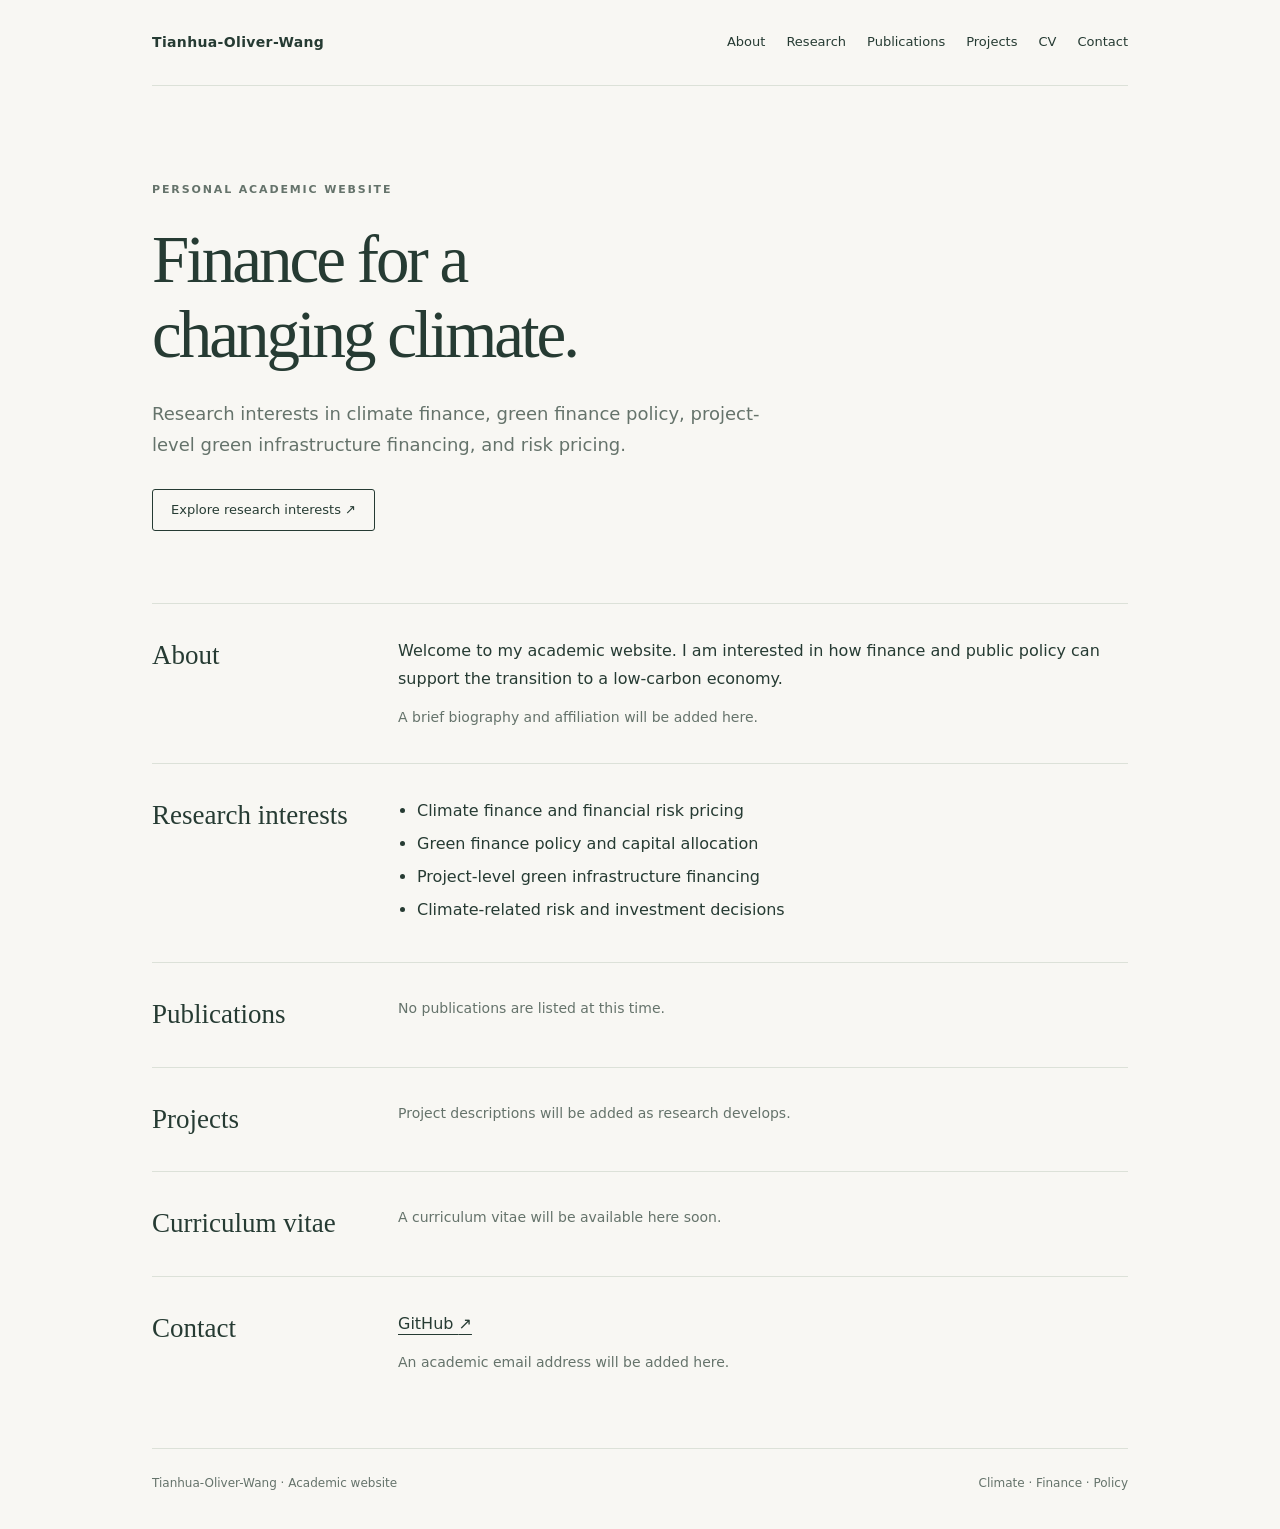
==== index.html @ dda19e42 "index" ====
<!doctype html>
<html lang="en">
<head>
  <meta charset="utf-8">
  <meta name="viewport" content="width=device-width, initial-scale=1">
  <meta name="description" content="Personal academic website exploring climate finance, green finance policy, infrastructure financing, and risk pricing.">
  <title>Tianhua-Oliver-Wang | Academic Website</title>
  <style>
    :root { color-scheme: light; --paper: #f8f7f3; --ink: #263b33; --muted: #65736b; --line: #dce1d8; }
    * { box-sizing: border-box; }
    html { scroll-behavior: smooth; scroll-padding-top: 24px; }
    body { margin: 0; background: var(--paper); color: var(--ink); font: 16px/1.75 system-ui, -apple-system, BlinkMacSystemFont, "Segoe UI", sans-serif; }
    a { color: inherit; text-underline-offset: 5px; }
    a:hover { color: #476c54; }
    a:focus-visible { outline: 2px solid #476c54; outline-offset: 5px; }
    .skip { position: absolute; top: -80px; left: 20px; padding: 8px 16px; background: white; }
    .skip:focus { top: 10px; }
    .wrap { max-width: 1040px; margin: 0 auto; padding: 0 32px; }
    header { display: flex; justify-content: space-between; align-items: center; gap: 24px; padding: 30px 0; border-bottom: 1px solid var(--line); }
    .brand { font-size: 14px; font-weight: 650; text-decoration: none; letter-spacing: .025em; }
    nav { display: flex; flex-wrap: wrap; gap: 9px 21px; }
    nav a { font-size: 13px; text-decoration: none; }
    .hero { padding: 88px 0 72px; max-width: 760px; }
    .eyebrow { font-size: 11px; font-weight: 650; letter-spacing: .17em; text-transform: uppercase; color: var(--muted); }
    h1, h2 { font-family: Georgia, "Times New Roman", serif; font-weight: 400; }
    h1 { font-size: clamp(42px, 6vw, 67px); line-height: 1.12; letter-spacing: -.045em; margin: 20px 0 26px; }
    .intro { max-width: 640px; font-size: 18px; color: var(--muted); }
    .button { display: inline-block; margin-top: 16px; padding: 9px 18px; border: 1px solid var(--ink); border-radius: 3px; text-decoration: none; font-size: 13px; }
    section { display: grid; grid-template-columns: 210px 1fr; gap: 36px; padding: 33px 0; border-top: 1px solid var(--line); }
    h2 { margin: 0; font-size: 27px; line-height: 1.4; }
    p { margin: 0 0 12px; }
    section p:last-child { margin-bottom: 0; }
    ul { margin: 0; padding-left: 19px; }
    li { padding-bottom: 5px; }
    .note { color: var(--muted); font-size: 14px; }
    footer { margin-top: 40px; padding: 24px 0 35px; border-top: 1px solid var(--line); font-size: 12px; color: var(--muted); display: flex; justify-content: space-between; gap: 16px; }
    @media (max-width: 680px) {
      .wrap { padding: 0 22px; }
      header { align-items: flex-start; flex-direction: column; gap: 16px; padding: 23px 0; }
      nav { gap: 10px 17px; }
      .hero { padding: 58px 0 48px; }
      .intro { font-size: 16px; }
      section { grid-template-columns: 1fr; gap: 15px; padding: 27px 0; }
      footer { flex-direction: column; gap: 4px; }
    }
    @media (prefers-reduced-motion: reduce) { html { scroll-behavior: auto; } }
  </style>
</head>
<body>
  <a class="skip" href="#main">Skip to content</a>
  <div class="wrap">
    <header>
      <!-- 将用户名替换成你希望公开展示的姓名即可。 -->
      <a class="brand" href="#">Tianhua-Oliver-Wang</a>
      <nav aria-label="Main navigation">
        <a href="#about">About</a>
        <a href="#research">Research</a>
        <a href="#publications">Publications</a>
        <a href="#projects">Projects</a>
        <a href="#cv">CV</a>
        <a href="#contact">Contact</a>
      </nav>
    </header>
    <main id="main">
      <div class="hero">
        <span class="eyebrow">Personal academic website</span>
        <h1>Finance for a<br>changing climate.</h1>
        <p class="intro">Research interests in climate finance, green finance policy, project-level green infrastructure financing, and risk pricing.</p>
        <a class="button" href="#research">Explore research interests <span aria-hidden="true">↗</span></a>
      </div>
      <section id="about" aria-labelledby="about-title">
        <h2 id="about-title">About</h2>
        <div>
          <p>Welcome to my academic website. I am interested in how finance and public policy can support the transition to a low-carbon economy.</p>
          <!-- 发布测试后，在这里填写真实姓名、学校、专业和简短介绍。 -->
          <p class="note">A brief biography and affiliation will be added here.</p>
        </div>
      </section>
      <section id="research" aria-labelledby="research-title">
        <h2 id="research-title">Research interests</h2>
        <ul>
          <li>Climate finance and financial risk pricing</li>
          <li>Green finance policy and capital allocation</li>
          <li>Project-level green infrastructure financing</li>
          <li>Climate-related risk and investment decisions</li>
        </ul>
      </section>
      <section id="publications" aria-labelledby="publications-title">
        <h2 id="publications-title">Publications</h2>
        <p class="note">No publications are listed at this time.</p>
      </section>
      <section id="projects" aria-labelledby="projects-title">
        <h2 id="projects-title">Projects</h2>
        <p class="note">Project descriptions will be added as research develops.</p>
      </section>
      <section id="cv" aria-labelledby="cv-title">
        <h2 id="cv-title">Curriculum vitae</h2>
        <!-- 准备好真实 CV 后，上传 cv.pdf，并用下面的链接替换占位文字：
        <p><a href="./cv.pdf">Download CV (PDF)</a></p>
        -->
        <p class="note">A curriculum vitae will be available here soon.</p>
      </section>
      <section id="contact" aria-labelledby="contact-title">
        <h2 id="contact-title">Contact</h2>
        <div>
          <p><a href="https://github.com/Tianhua-Oliver-Wang">GitHub <span aria-hidden="true">↗</span></a></p>
          <!-- 如需公开邮箱，在这里加入 mailto: 链接。 -->
          <p class="note">An academic email address will be added here.</p>
        </div>
      </section>
    </main>
    <footer>
      <span>Tianhua-Oliver-Wang · Academic website</span>
      <span>Climate · Finance · Policy</span>
    </footer>
  </div>
</body>
</html>
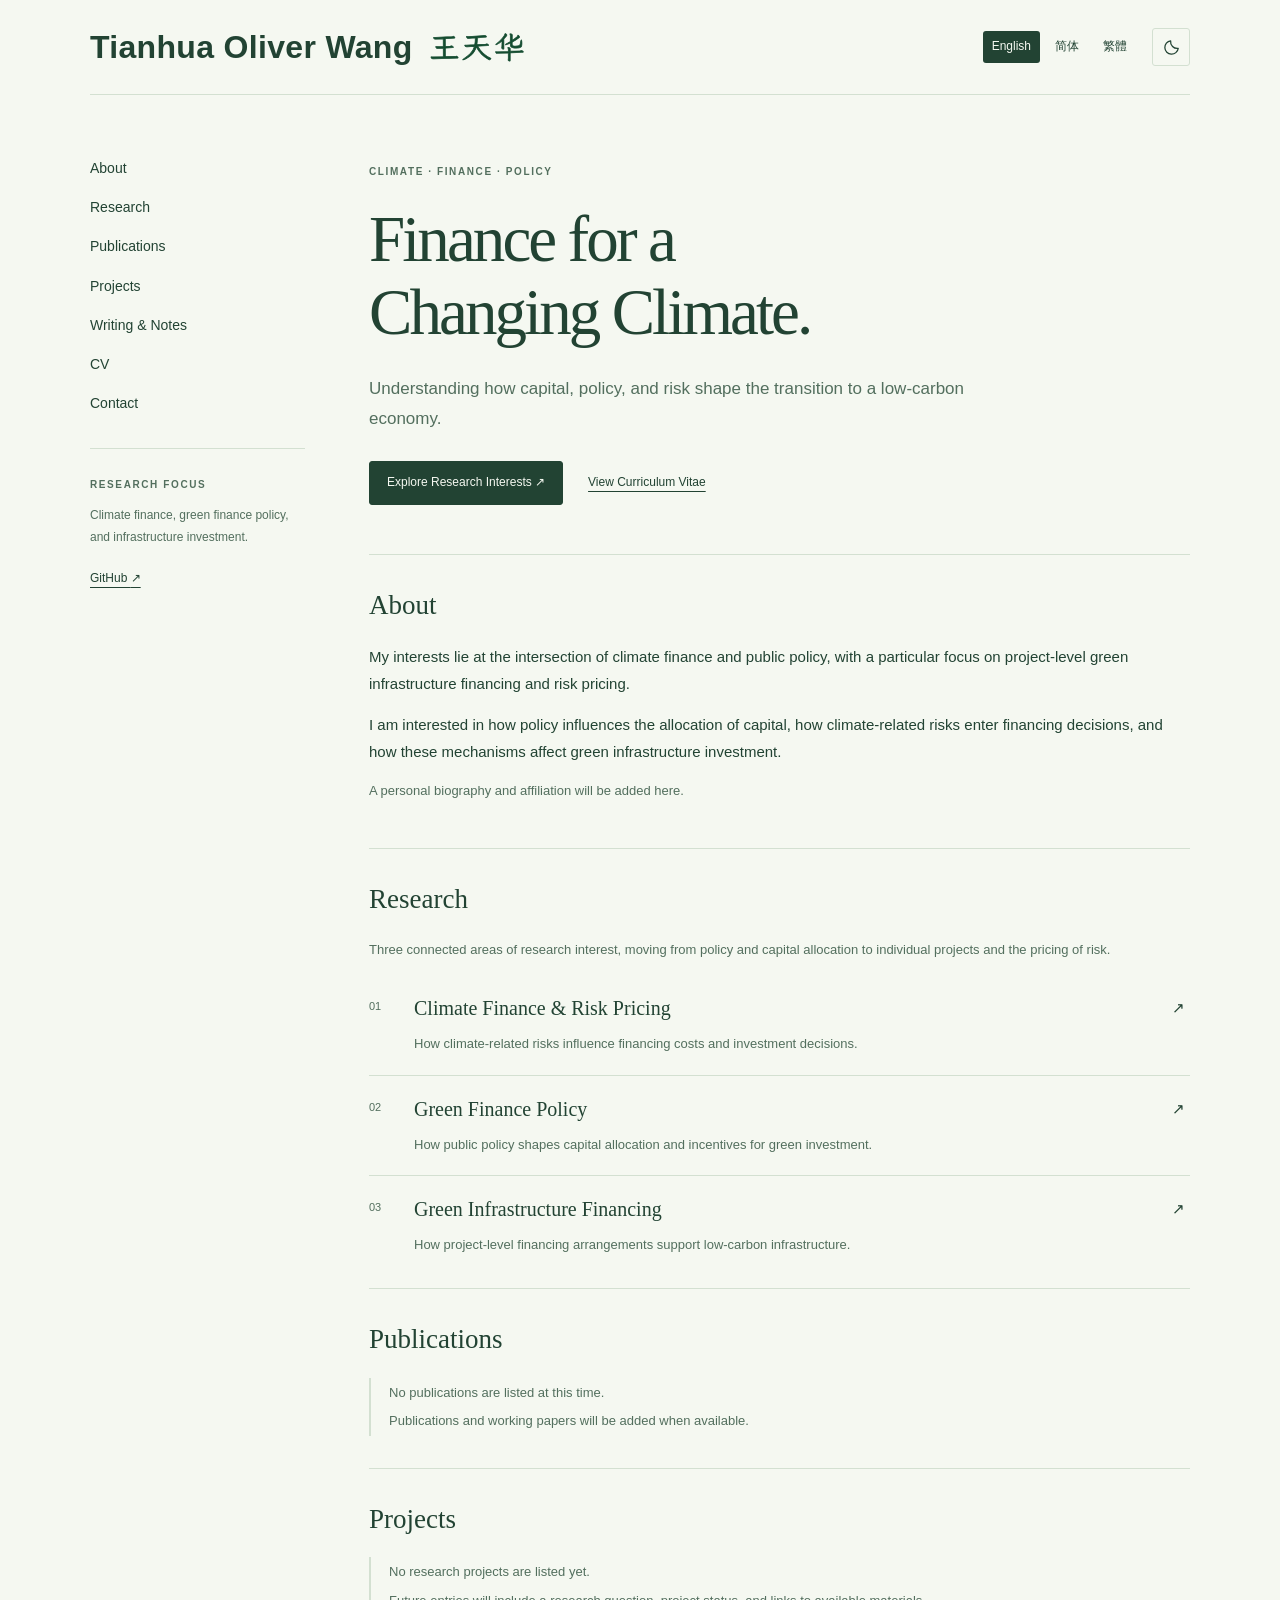
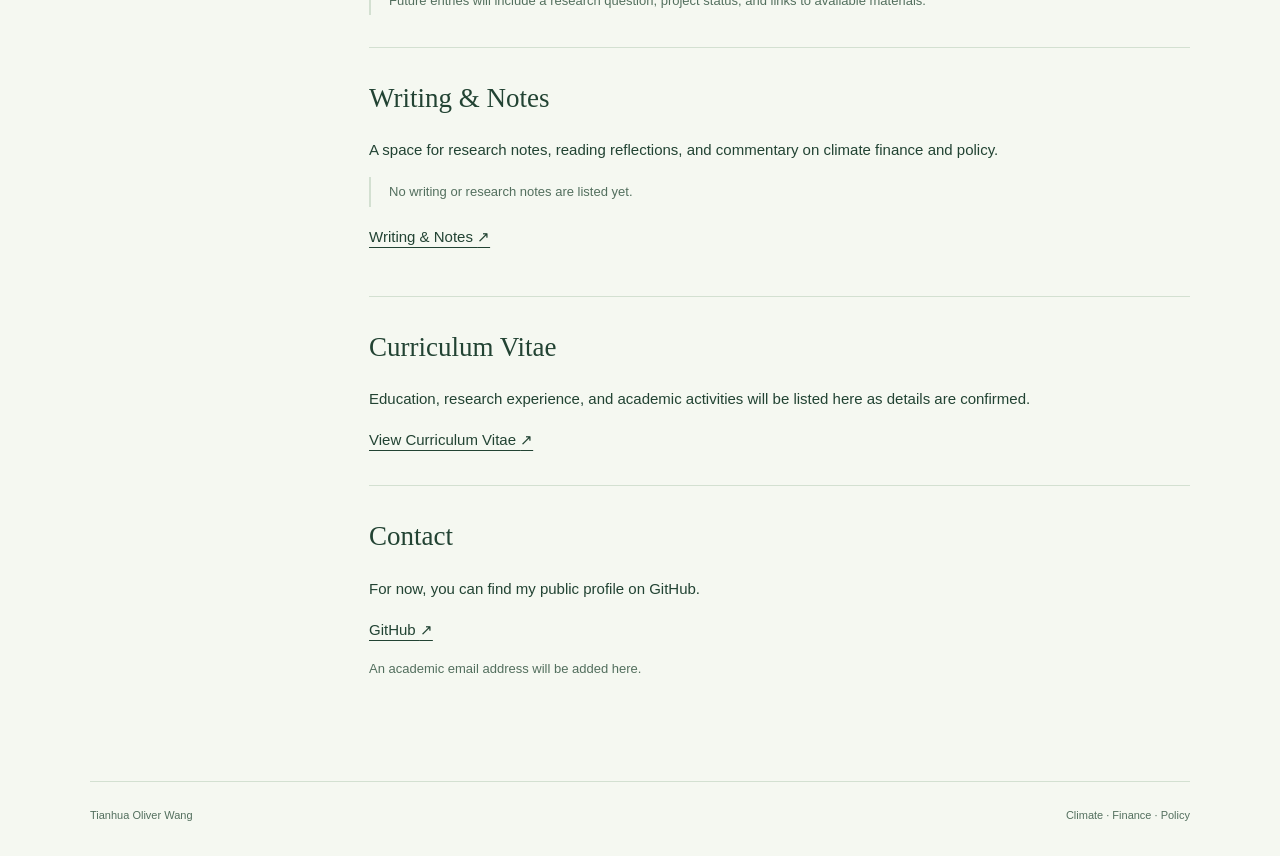
==== commit 4638e6df: "Expand academic website with three languages and green themes" ====
--- a/index.html
+++ b/index.html
@@ -1,118 +1,26 @@
 <!doctype html>
-<html lang="en">
+<html lang="en-US" data-page="index.html" data-base="./">
 <head>
-  <meta charset="utf-8">
-  <meta name="viewport" content="width=device-width, initial-scale=1">
-  <meta name="description" content="Personal academic website exploring climate finance, green finance policy, infrastructure financing, and risk pricing.">
-  <title>Tianhua-Oliver-Wang | Academic Website</title>
-  <style>
-    :root { color-scheme: light; --paper: #f8f7f3; --ink: #263b33; --muted: #65736b; --line: #dce1d8; }
-    * { box-sizing: border-box; }
-    html { scroll-behavior: smooth; scroll-padding-top: 24px; }
-    body { margin: 0; background: var(--paper); color: var(--ink); font: 16px/1.75 system-ui, -apple-system, BlinkMacSystemFont, "Segoe UI", sans-serif; }
-    a { color: inherit; text-underline-offset: 5px; }
-    a:hover { color: #476c54; }
-    a:focus-visible { outline: 2px solid #476c54; outline-offset: 5px; }
-    .skip { position: absolute; top: -80px; left: 20px; padding: 8px 16px; background: white; }
-    .skip:focus { top: 10px; }
-    .wrap { max-width: 1040px; margin: 0 auto; padding: 0 32px; }
-    header { display: flex; justify-content: space-between; align-items: center; gap: 24px; padding: 30px 0; border-bottom: 1px solid var(--line); }
-    .brand { font-size: 14px; font-weight: 650; text-decoration: none; letter-spacing: .025em; }
-    nav { display: flex; flex-wrap: wrap; gap: 9px 21px; }
-    nav a { font-size: 13px; text-decoration: none; }
-    .hero { padding: 88px 0 72px; max-width: 760px; }
-    .eyebrow { font-size: 11px; font-weight: 650; letter-spacing: .17em; text-transform: uppercase; color: var(--muted); }
-    h1, h2 { font-family: Georgia, "Times New Roman", serif; font-weight: 400; }
-    h1 { font-size: clamp(42px, 6vw, 67px); line-height: 1.12; letter-spacing: -.045em; margin: 20px 0 26px; }
-    .intro { max-width: 640px; font-size: 18px; color: var(--muted); }
-    .button { display: inline-block; margin-top: 16px; padding: 9px 18px; border: 1px solid var(--ink); border-radius: 3px; text-decoration: none; font-size: 13px; }
-    section { display: grid; grid-template-columns: 210px 1fr; gap: 36px; padding: 33px 0; border-top: 1px solid var(--line); }
-    h2 { margin: 0; font-size: 27px; line-height: 1.4; }
-    p { margin: 0 0 12px; }
-    section p:last-child { margin-bottom: 0; }
-    ul { margin: 0; padding-left: 19px; }
-    li { padding-bottom: 5px; }
-    .note { color: var(--muted); font-size: 14px; }
-    footer { margin-top: 40px; padding: 24px 0 35px; border-top: 1px solid var(--line); font-size: 12px; color: var(--muted); display: flex; justify-content: space-between; gap: 16px; }
-    @media (max-width: 680px) {
-      .wrap { padding: 0 22px; }
-      header { align-items: flex-start; flex-direction: column; gap: 16px; padding: 23px 0; }
-      nav { gap: 10px 17px; }
-      .hero { padding: 58px 0 48px; }
-      .intro { font-size: 16px; }
-      section { grid-template-columns: 1fr; gap: 15px; padding: 27px 0; }
-      footer { flex-direction: column; gap: 4px; }
-    }
-    @media (prefers-reduced-motion: reduce) { html { scroll-behavior: auto; } }
-  </style>
+<meta charset="utf-8">
+<meta name="viewport" content="width=device-width, initial-scale=1">
+<title>Tianhua Oliver Wang | Home</title>
+<meta name="description" content="Research interests in climate finance, green finance policy, project-level green infrastructure financing, and risk pricing.">
+<link rel="canonical" href="https://tianhua-oliver-wang.github.io/index.html">
+<link rel="alternate" hreflang="en-US" href="https://tianhua-oliver-wang.github.io/index.html"><link rel="alternate" hreflang="zh-CN" href="https://tianhua-oliver-wang.github.io/zh-cn/index.html"><link rel="alternate" hreflang="zh-HK" href="https://tianhua-oliver-wang.github.io/zh-hk/index.html"><link rel="alternate" hreflang="x-default" href="https://tianhua-oliver-wang.github.io/index.html">
+<script src="./assets/language.js"></script>
+<script src="./assets/theme.js"></script>
+<link rel="stylesheet" href="./assets/style.css">
+<script defer src="./assets/name-alignment.js"></script>
 </head>
 <body>
-  <a class="skip" href="#main">Skip to content</a>
-  <div class="wrap">
-    <header>
-      <!-- 将用户名替换成你希望公开展示的姓名即可。 -->
-      <a class="brand" href="#">Tianhua-Oliver-Wang</a>
-      <nav aria-label="Main navigation">
-        <a href="#about">About</a>
-        <a href="#research">Research</a>
-        <a href="#publications">Publications</a>
-        <a href="#projects">Projects</a>
-        <a href="#cv">CV</a>
-        <a href="#contact">Contact</a>
-      </nav>
-    </header>
-    <main id="main">
-      <div class="hero">
-        <span class="eyebrow">Personal academic website</span>
-        <h1>Finance for a<br>changing climate.</h1>
-        <p class="intro">Research interests in climate finance, green finance policy, project-level green infrastructure financing, and risk pricing.</p>
-        <a class="button" href="#research">Explore research interests <span aria-hidden="true">↗</span></a>
-      </div>
-      <section id="about" aria-labelledby="about-title">
-        <h2 id="about-title">About</h2>
-        <div>
-          <p>Welcome to my academic website. I am interested in how finance and public policy can support the transition to a low-carbon economy.</p>
-          <!-- 发布测试后，在这里填写真实姓名、学校、专业和简短介绍。 -->
-          <p class="note">A brief biography and affiliation will be added here.</p>
-        </div>
-      </section>
-      <section id="research" aria-labelledby="research-title">
-        <h2 id="research-title">Research interests</h2>
-        <ul>
-          <li>Climate finance and financial risk pricing</li>
-          <li>Green finance policy and capital allocation</li>
-          <li>Project-level green infrastructure financing</li>
-          <li>Climate-related risk and investment decisions</li>
-        </ul>
-      </section>
-      <section id="publications" aria-labelledby="publications-title">
-        <h2 id="publications-title">Publications</h2>
-        <p class="note">No publications are listed at this time.</p>
-      </section>
-      <section id="projects" aria-labelledby="projects-title">
-        <h2 id="projects-title">Projects</h2>
-        <p class="note">Project descriptions will be added as research develops.</p>
-      </section>
-      <section id="cv" aria-labelledby="cv-title">
-        <h2 id="cv-title">Curriculum vitae</h2>
-        <!-- 准备好真实 CV 后，上传 cv.pdf，并用下面的链接替换占位文字：
-        <p><a href="./cv.pdf">Download CV (PDF)</a></p>
-        -->
-        <p class="note">A curriculum vitae will be available here soon.</p>
-      </section>
-      <section id="contact" aria-labelledby="contact-title">
-        <h2 id="contact-title">Contact</h2>
-        <div>
-          <p><a href="https://github.com/Tianhua-Oliver-Wang">GitHub <span aria-hidden="true">↗</span></a></p>
-          <!-- 如需公开邮箱，在这里加入 mailto: 链接。 -->
-          <p class="note">An academic email address will be added here.</p>
-        </div>
-      </section>
-    </main>
-    <footer>
-      <span>Tianhua-Oliver-Wang · Academic website</span>
-      <span>Climate · Finance · Policy</span>
-    </footer>
-  </div>
+<a class="skip" href="#main">Skip to Content</a>
+<div class="shell">
+<header class="topbar"><a class="brand" href="index.html"><span class="english-name">Tianhua Oliver Wang</span><span class="chinese-name" lang="zh-CN">王天华</span></a><div class="header-tools"><nav class="languages" aria-label="Language"><a href="index.html?lang=en-US" lang="en-US" hreflang="en-US" aria-current="true">English</a><a href="zh-cn/index.html?lang=zh-CN" lang="zh-CN" hreflang="zh-CN">简体</a><a href="zh-hk/index.html?lang=zh-HK" lang="zh-HK" hreflang="zh-HK">繁體</a></nav><button class="theme-toggle" type="button" hidden data-theme-toggle data-dark-label="Switch to Dark Mode" data-light-label="Switch to Light Mode" aria-label="Switch to Dark Mode" aria-pressed="false"><svg class="icon-moon" viewBox="0 0 24 24" aria-hidden="true" focusable="false"><path d="M20.5 13.1A8.5 8.5 0 0 1 10.9 3.5 8.5 8.5 0 1 0 20.5 13.1Z"/></svg><svg class="icon-sun" viewBox="0 0 24 24" aria-hidden="true" focusable="false"><circle cx="12" cy="12" r="4"/><path d="M12 2v2m0 16v2M2 12h2m16 0h2M4.93 4.93l1.42 1.42m11.3 11.3 1.42 1.42m0-14.14-1.42 1.42m-11.3 11.3-1.42 1.42"/></svg></button></div></header>
+<div class="page-grid">
+<aside class="sidebar"><nav aria-label="Main Navigation"><a href="index.html#about">About</a><a href="research.html">Research</a><a href="index.html#publications">Publications</a><a href="index.html#projects">Projects</a><a href="writing.html">Writing &amp; Notes</a><a href="cv.html">CV</a><a href="index.html#contact">Contact</a></nav><div class="profile"><span class="eyebrow">Research Focus</span><p>Climate finance, green finance policy, and infrastructure investment.</p><a href="https://github.com/Tianhua-Oliver-Wang">GitHub <span aria-hidden="true">↗</span></a></div></aside>
+<main id="main"><div class="hero"><span class="eyebrow">Climate · Finance · Policy</span><h1>Finance for a<br>Changing Climate.</h1><p class="lede">Understanding how capital, policy, and risk shape the transition to a low-carbon economy.</p><div class="actions"><a class="button" href="research.html">Explore Research Interests <span aria-hidden="true">↗</span></a><a href="cv.html">View Curriculum Vitae</a></div></div><section id="about" aria-labelledby="about-title"><h2 id="about-title">About</h2><p>My interests lie at the intersection of climate finance and public policy, with a particular focus on project-level green infrastructure financing and risk pricing.</p><p>I am interested in how policy influences the allocation of capital, how climate-related risks enter financing decisions, and how these mechanisms affect green infrastructure investment.</p><p class="note">A personal biography and affiliation will be added here.</p></section><section id="research" aria-labelledby="research-title"><h2 id="research-title">Research</h2><p class="note">Three connected areas of research interest, moving from policy and capital allocation to individual projects and the pricing of risk.</p><a class="topic-row" href="research.html#area-1"><span class="number">01</span><div><h3>Climate Finance &amp; Risk Pricing</h3><p>How climate-related risks influence financing costs and investment decisions.</p></div><span aria-hidden="true">↗</span></a><a class="topic-row" href="research.html#area-2"><span class="number">02</span><div><h3>Green Finance Policy</h3><p>How public policy shapes capital allocation and incentives for green investment.</p></div><span aria-hidden="true">↗</span></a><a class="topic-row" href="research.html#area-3"><span class="number">03</span><div><h3>Green Infrastructure Financing</h3><p>How project-level financing arrangements support low-carbon infrastructure.</p></div><span aria-hidden="true">↗</span></a></section><section id="publications" aria-labelledby="publications-title"><h2 id="publications-title">Publications</h2><div class="empty"><p class="note">No publications are listed at this time.</p><p class="note">Publications and working papers will be added when available.</p></div></section><section id="projects" aria-labelledby="projects-title"><h2 id="projects-title">Projects</h2><div class="empty"><p class="note">No research projects are listed yet.</p><p class="note">Future entries will include a research question, project status, and links to available materials.</p></div></section><section id="writing" aria-labelledby="writing-title"><h2 id="writing-title">Writing &amp; Notes</h2><p>A space for research notes, reading reflections, and commentary on climate finance and policy.</p><div class="empty"><p class="note">No writing or research notes are listed yet.</p></div><p style="margin-top:16px"><a href="writing.html">Writing &amp; Notes <span aria-hidden="true">↗</span></a></p></section><section id="cv" aria-labelledby="cv-title"><h2 id="cv-title">Curriculum Vitae</h2><p>Education, research experience, and academic activities will be listed here as details are confirmed.</p><a href="cv.html">View Curriculum Vitae <span aria-hidden="true">↗</span></a></section><section id="contact" aria-labelledby="contact-title"><h2 id="contact-title">Contact</h2><p>For now, you can find my public profile on GitHub.</p><p><a href="https://github.com/Tianhua-Oliver-Wang">GitHub <span aria-hidden="true">↗</span></a></p><p class="note">An academic email address will be added here.</p></section></main>
+</div>
+<footer><span>Tianhua Oliver Wang</span><span>Climate · Finance · Policy</span></footer>
+</div>
 </body>
 </html>
--- a/assets/style.css
+++ b/assets/style.css
@@ -0,0 +1,109 @@
+@font-face { font-family:"LXGW WenKai TC Name"; src:url("fonts/LXGWWenKaiTC-name.ttf") format("truetype"); font-style:normal; font-weight:400; font-display:swap; }
+:root { color-scheme: light; --paper:#f5f8f1; --ink:#224333; --muted:#536f5e; --line:#d3e0d1; --wash:#e6f0e1; --accent:#287247; --name-ink:#144c30; }
+html[data-theme="dark"] { color-scheme:dark; --paper:#213229; --ink:#e8f0e5; --muted:#bbccbc; --line:#49604f; --wash:#2e4435; --accent:#a8d9ae; --name-ink:#d5ebd6; }
+@media(prefers-color-scheme:dark) {
+ html:not([data-theme="light"]) { color-scheme:dark; --paper:#213229; --ink:#e8f0e5; --muted:#bbccbc; --line:#49604f; --wash:#2e4435; --accent:#a8d9ae; --name-ink:#d5ebd6; }
+}
+* { box-sizing:border-box; }
+html { scroll-behavior:smooth; scroll-padding-top:25px; }
+body { margin:0; background:var(--paper); color:var(--ink); font:15px/1.8 -apple-system,BlinkMacSystemFont,"Segoe UI",Arial,sans-serif; }
+html[lang="zh-CN"] body { font-family:-apple-system,BlinkMacSystemFont,"PingFang SC","Microsoft YaHei",sans-serif; }
+html[lang="zh-HK"] body { font-family:-apple-system,BlinkMacSystemFont,"PingFang HK","PingFang TC","Microsoft JhengHei",sans-serif; }
+a { color:inherit; text-underline-offset:5px; text-decoration-thickness:1px; }
+a:hover { color:var(--accent); }
+a:focus-visible, button:focus-visible, summary:focus-visible { outline:2px solid var(--accent); outline-offset:5px; }
+.skip { position:absolute; top:-100px; left:20px; background:var(--paper); padding:8px 16px; z-index:10; }
+.skip:focus { top:12px; }
+.shell { max-width:1180px; padding:0 40px; margin:auto; }
+.topbar { display:flex; flex-wrap:wrap; align-items:center; justify-content:space-between; gap:24px; padding:27px 0; border-bottom:1px solid var(--line); }
+.brand { display:flex; flex-wrap:nowrap; min-width:0; max-width:100%; align-items:baseline; gap:6px 16px; font-family:-apple-system,BlinkMacSystemFont,"Segoe UI",Arial,sans-serif; font-size:clamp(24px,3vw,32px); line-height:1.25; font-weight:650; text-decoration:none; letter-spacing:.01em; overflow-wrap:normal; }
+.chinese-name { display:inline-block; font-family:"LXGW WenKai TC Name", "Kaiti SC", "KaiTi", cursive; font-size:1em; font-weight:400; font-synthesis:none; line-height:1; letter-spacing:.06em; white-space:nowrap; color:var(--name-ink); -webkit-text-stroke:.022em currentColor; transform:translateY(calc(var(--name-alignment, 0px) - .06em - 1px)); }
+.english-name { white-space:nowrap; }
+.header-tools { margin-left:auto; display:flex; align-items:center; gap:16px; flex-wrap:wrap; }
+.theme-toggle { display:inline-flex; align-items:center; justify-content:center; flex:none; width:38px; height:38px; padding:0; color:var(--ink); background:transparent; border:1px solid var(--line); border-radius:3px; cursor:pointer; }
+.theme-toggle[hidden] { display:none; }
+.theme-toggle svg { width:19px; height:19px; fill:none; stroke:currentColor; stroke-width:1.6; stroke-linecap:round; stroke-linejoin:round; }
+.theme-toggle .icon-sun { display:none; }
+html[data-theme="dark"] .theme-toggle .icon-moon { display:none; }
+html[data-theme="dark"] .theme-toggle .icon-sun { display:block; }
+.theme-toggle:hover { background:var(--wash); }
+.languages { display:flex; flex-wrap:wrap; gap:6px; font-size:12px; }
+.languages a { text-decoration:none; padding:5px 9px; border-radius:3px; }
+.languages a[aria-current] { background:var(--ink); color:var(--paper); }
+.page-grid { display:grid; grid-template-columns:215px minmax(0,1fr); gap:64px; padding-top:36px; }
+.sidebar { align-self:start; position:sticky; top:24px; }
+.eyebrow { font-size:10px; letter-spacing:.16em; font-weight:650; text-transform:uppercase; color:var(--muted); }
+.sidebar nav { display:grid; gap:2px; margin-top:19px; }
+.sidebar nav a { padding:6px 0; font-size:14px; text-decoration:none; }
+.sidebar nav a[aria-current] { font-weight:700; color:var(--accent); }
+.profile { border-top:1px solid var(--line); padding-top:20px; margin-top:26px; }
+.profile p { font-size:12px; color:var(--muted); margin:9px 0 14px; }
+.profile a { font-size:12px; }
+main { min-width:0; overflow-wrap:anywhere; }
+.topic-row > div { min-width:0; }
+.hero { padding:25px 0 49px; }
+h1,h2,h3 { font-family:Georgia,"Times New Roman",serif; font-weight:400; }
+html[lang^="zh"] h1,html[lang^="zh"] h2,html[lang^="zh"] h3 { font-family:"Songti SC","Songti TC","Noto Serif CJK SC",serif; }
+h1 { font-size:clamp(40px,5.5vw,65px); line-height:1.13; letter-spacing:-.045em; margin:20px 0 24px; }
+html[lang^="zh"] h1 { font-size:clamp(36px,5vw,55px); line-height:1.35; letter-spacing:.015em; }
+h2 { font-size:27px; line-height:1.35; margin:0 0 20px; }
+h3 { font-size:22px; line-height:1.4; margin:0 0 10px; }
+p { margin:0 0 14px; }
+.lede { font-size:17px; color:var(--muted); max-width:620px; }
+.actions { display:flex; flex-wrap:wrap; align-items:center; gap:15px 25px; margin-top:26px; font-size:12px; }
+.button { display:inline-block; background:var(--ink); color:var(--paper); padding:10px 17px; text-decoration:none; border:1px solid var(--ink); border-radius:3px; }
+.button:hover { background:var(--accent); color:var(--paper); }
+section { padding:32px 0; border-top:1px solid var(--line); }
+.section-heading { display:flex; justify-content:space-between; align-items:baseline; gap:18px; }
+.section-heading a { flex-shrink:0; font-size:12px; }
+.note { color:var(--muted); font-size:13px; }
+.empty { border-left:2px solid var(--line); padding:3px 0 3px 18px; }
+.empty p { margin:0; }
+.empty p + p { margin-top:5px; }
+.topic-row { display:grid; grid-template-columns:30px 1fr 18px; gap:15px; padding:19px 0; text-decoration:none; border-bottom:1px solid var(--line); }
+.topic-row:last-child { border-bottom:0; padding-bottom:0; }
+.topic-row h3 { font-size:20px; }
+.topic-row p { color:var(--muted); margin:0; font-size:13px; }
+.number { font-size:11px; color:var(--muted); padding-top:3px; }
+.subhero { padding-bottom:30px; }
+.subhero h1 { font-size:clamp(36px,5vw,51px); }
+.research-item { padding:28px 0; }
+.research-item .number { display:block; margin-bottom:10px; }
+.question { background:var(--wash); padding:19px 22px; margin:22px 0; border-radius:3px; }
+.question p { margin:6px 0 0; }
+.tags { display:flex; gap:7px; flex-wrap:wrap; margin-top:12px; }
+.tags span { padding:3px 10px; border:1px solid var(--line); border-radius:3px; font-size:11px; color:var(--muted); }
+.entry { padding:18px 0; border-bottom:1px solid var(--line); }
+.entry:last-child { border-bottom:0; }
+.entry h3 { font-size:21px; }
+.entry .meta { color:var(--muted); font-size:12px; }
+footer { display:flex; justify-content:space-between; gap:20px; border-top:1px solid var(--line); padding:24px 0 30px; margin-top:55px; font-size:11px; color:var(--muted); }
+@media(min-width:1500px) { .page-grid { gap:80px; } }
+@media(max-width:800px) {
+ .shell { padding:0 24px; }
+ .header-tools { margin-left:0; }
+ .page-grid { grid-template-columns:1fr; gap:24px; padding-top:20px; }
+ .sidebar { position:static; }
+ .sidebar nav { display:flex; flex-wrap:wrap; gap:4px 20px; margin-top:10px; }
+ .sidebar nav a { font-size:13px; }
+ .profile { display:none; }
+ .hero { padding:20px 0 35px; }
+ .topbar { flex-wrap:wrap; gap:13px; padding:21px 0; }
+ .section-heading { align-items:flex-start; }
+ footer { flex-direction:column; gap:5px; }
+}
+@media(prefers-reduced-motion:reduce) { html { scroll-behavior:auto; } }
+@media print { .sidebar,.header-tools,.actions,.skip { display:none; } .page-grid { display:block; } body { background:#ffffff; } .shell { padding:0; } section { break-inside:avoid; } }
+
+@media print { html,html[data-theme] { color-scheme:light; --paper:#ffffff; --ink:#224333; --muted:#536f5e; --line:#d3e0d1; --wash:#e6f0e1; --accent:#287247; --name-ink:#144c30; } }
+
+@media(max-width:480px) {
+ .shell { padding:0 20px; }
+ .brand { gap:10px; font-size:clamp(17px,4.6vw,22px); }
+ .header-tools { gap:12px; }
+ .languages { gap:3px; }
+ .languages a { padding:7px 9px; }
+ .sidebar nav { gap:4px 16px; }
+ .sidebar nav a { padding:8px 0; }
+ .theme-toggle { width:40px; height:40px; }
+}
